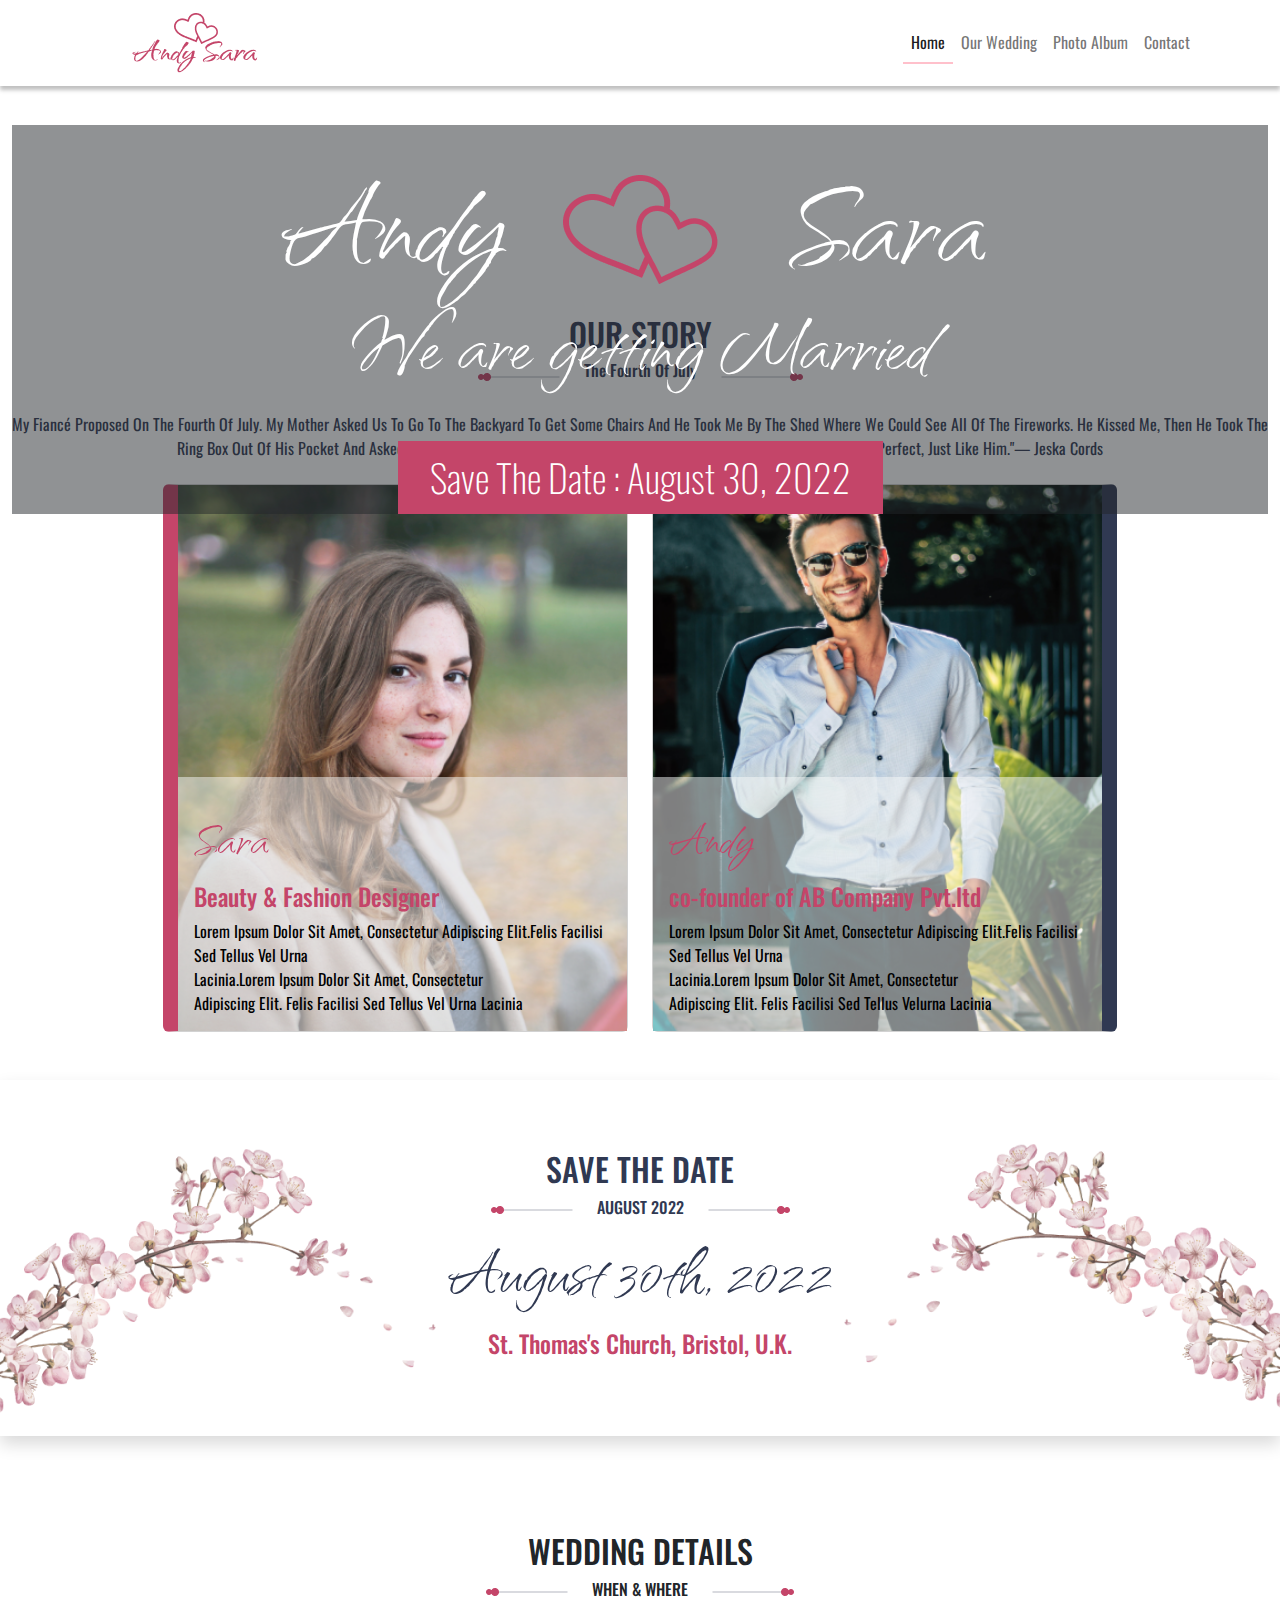
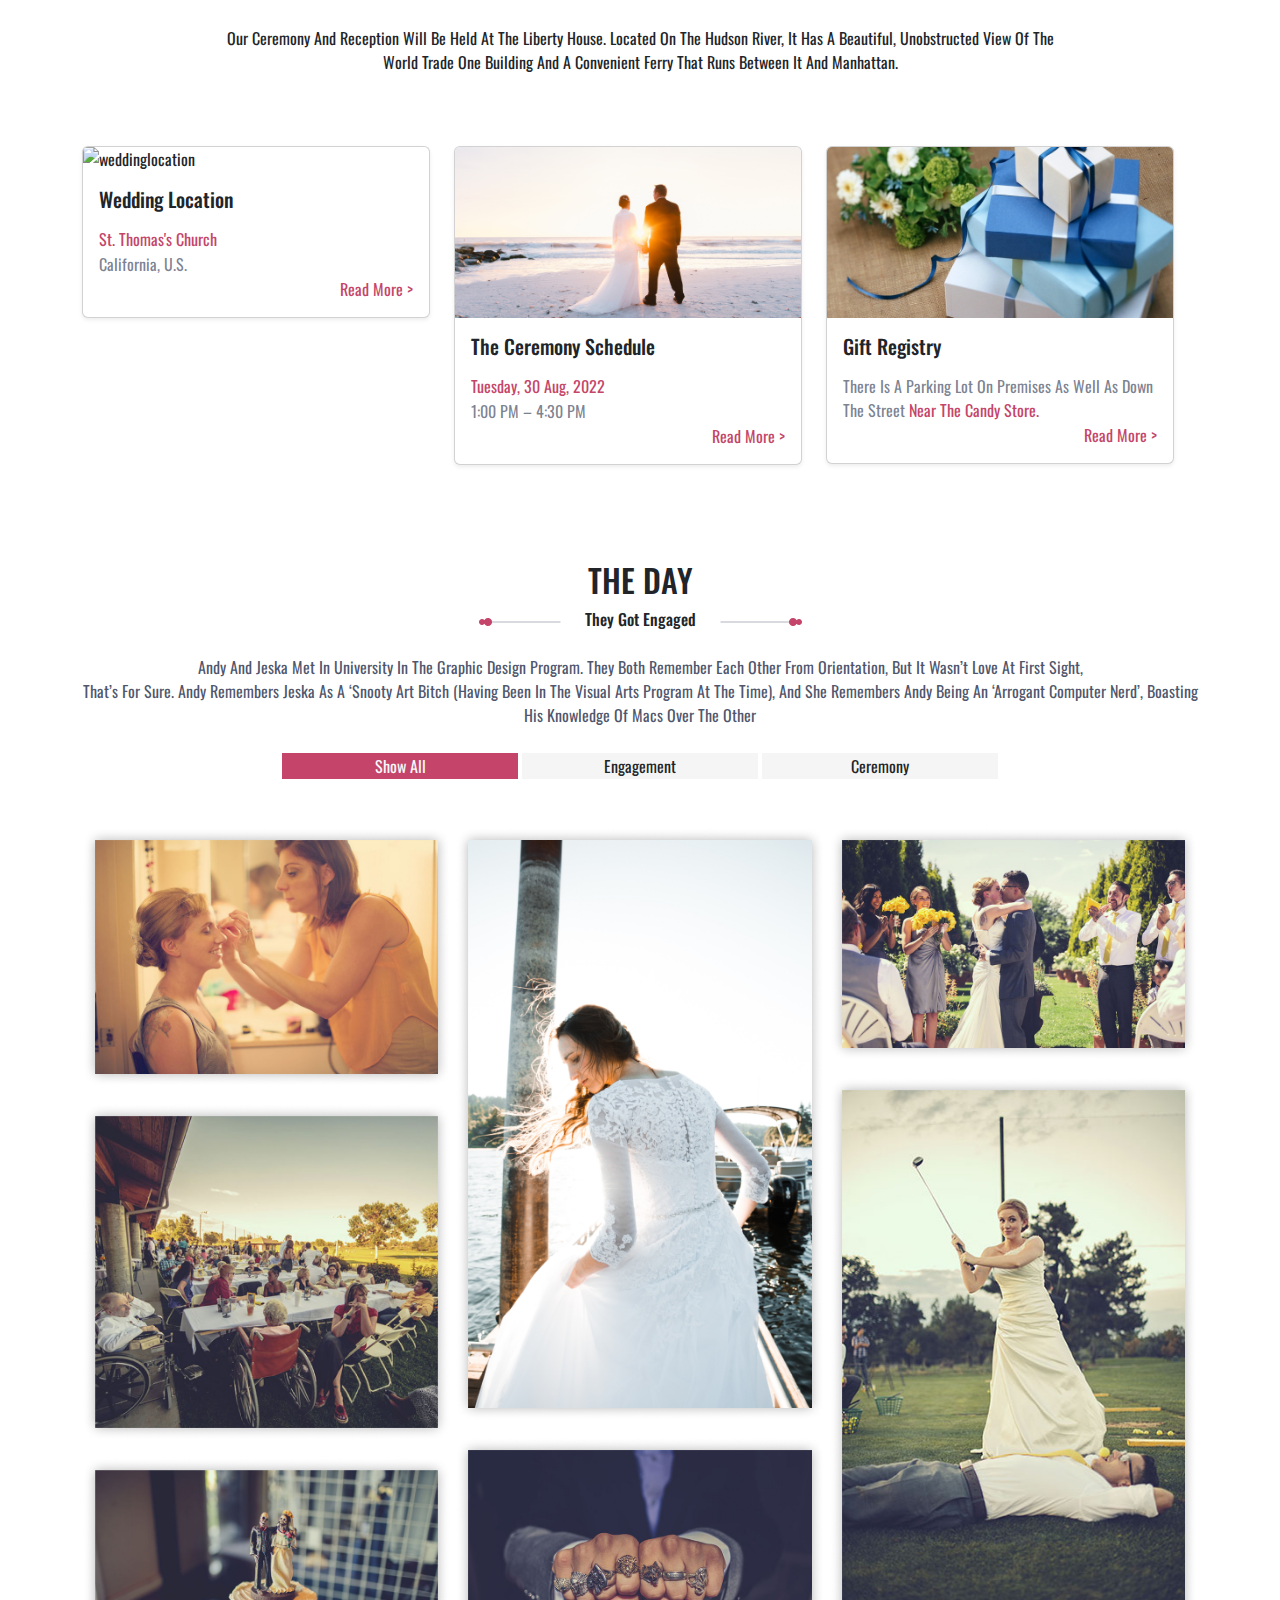
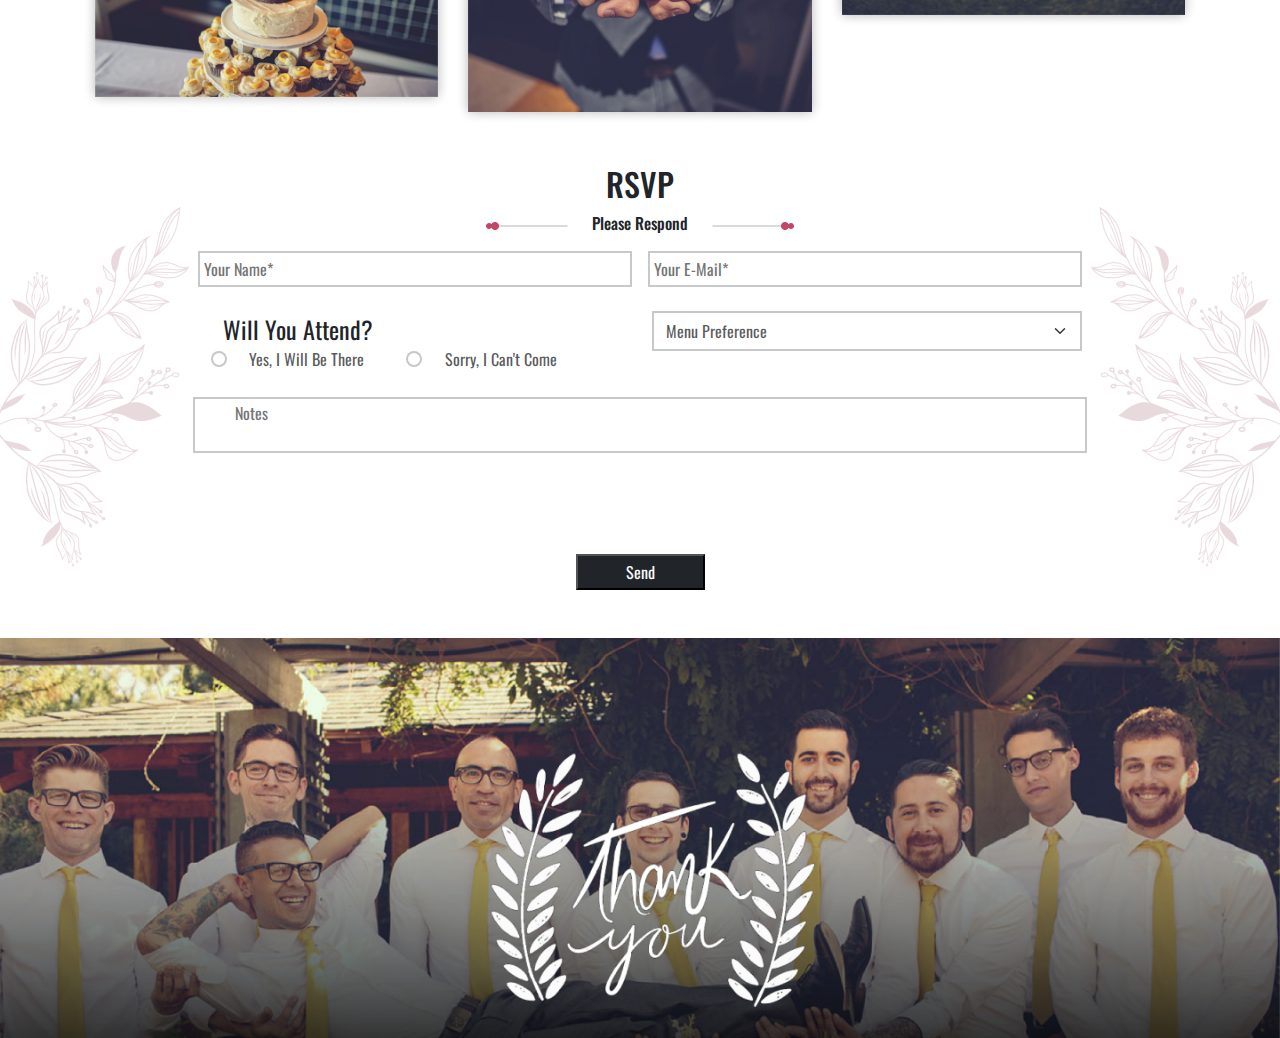
==== Public/index.html @ 2611aa92 "Wedding Web" ====
<!DOCTYPE html>
<html lang="en">  
<head>
  <meta charset="UTF-8">
  <meta http-equiv="X-UA-Compatible" content="IE=edge">
  <meta name="viewport" content="width=device-width, initial-scale=1.0">
  <link rel='stylesheet' href="../src/CSS/bootstrap-5.2.1-dist/css/bootstrap.min.css"/>
  <link rel="icon" type="image/x-icon" href="../src/images/favicon.ico">
  <link rel='stylesheet' href="../src/CSS/index.css"/>
  <title>Andy Sara</title>
</head>

<body>
  <header>
    <nav class="navbar navbar-expand-lg">
      <div class="container">
        <a class="navbar-brand" href="#"><img src="../src/images/logo.png" /></a>
        <button class="navbar-toggler me-5" type="button" data-bs-toggle="collapse"
          data-bs-target="#navbarSupportedContent" aria-controls="navbarSupportedContent" aria-expanded="false"
          aria-label="Toggle navigation">
          <span class="navbar-toggler-icon"></span>
        </button>
        <div class="collapse navbar-collapse" id="navbarSupportedContent">
          <ul class="navbar-nav ms-auto">
            <li class="nav-item"><a class="nav-link active" aria-current="page" href="./index.html">Home</a></li>
            <li class="nav-item"><a class="nav-link" href="./Wedding.html">Our Wedding</a></li>
            <li class="nav-item"><a class="nav-link" href="./Album.html"  >Photo Album</a></li>
            <li class="nav-item"><a class="nav-link" href="./Contact.html">Contact</a></li>
          </ul>
        </div>
      </div>
    </nav>
  </header>
  
  <section class="herosection">
    <div class="fullscreen-video-wrap">
    <video src="../src/images/videobg.mp4" class="w-50" autoplay loop></video>
    </div>
    <div class="header-overlay">
      <div class="header-content">
          <div class="container-fluid ">
            <div class="bg-dark bg-opacity-50 text-center">
              <div class="row align-items-center justify-content-center p-0 m-0">
                <div class="col-lg-3 col-md-4 col-sm-3 col-4 fs-2 ">
                  <h1>Andy</h1>
                </div>
                <div class="col-md-auto col-sm-auto col-4  ">
                  <img class="img-fluid" src="../src/images/sign1.png" />
                </div>
                <div class="col-lg-3 col-md-4 col-sm-3 col-4 fs-5">
                  <h1>Sara</h1>
                </div>
              </div>
              <h3>We are getting Married</h3><br />
              <p> Save the date : August 30, 2022</p>
      
            </div>
  </div>
  </div>
  </div>
  </section>
  <div class="alert alert-success position-fixed" role="alert">
    <p class="text-center">Submission Successful.<span>Thanks for the Reply.</span></p>
   </div>


  <section class="storysection py-5">
    <div class="text-center">
      <h1>OUR STORY</h1>
    </div>
    <div class="row align-items-center justify-content-center">
      <div class="col-auto text-end">
        <img src="../src/images/line-left.png" />
      </div>
      <div class="col-auto text-center">
        <h4 class="">The Fourth Of July</h4>
      </div>
      <div class="col-auto text-start">
        <img src="../src/images/line-right.png" />
      </div>
    </div>
    <p class="text-center my-4">My fiancé proposed on the Fourth of July. My
      mother asked us to go to the backyard to
      get
      some chairs and he took
      me by the shed where we could see all of the fireworks. He kissed me, then he took the ring box out of his
      pocket and asked me to be his wife. He was shaking a little.The proposal was a little silly but perfect,
      just like him."— Jeska Cords</p>

    <div class="row align-items-center justify-content-center">
      <div class="col-lg-9 mx-auto">
        <div class="row g-4 ">
          <div class="col-lg-6 col-md-5 col-sm-8 mx-auto">
            <div class="card sara-card text-white">
              <img src="../src/images/saraimage.png" class="card-img">
              <div class="card-img-overlay card-text">
                <div class=" bg-light text-black bg-opacity-50 p-3" id="text-body-sara">
                  <h1 class="card-title">Sara</h1>
                  <h3 class="card-text">Beauty & Fashion Designer</h3>
                  <p class="card-text">Lorem ipsum dolor sit amet, consectetur adipiscing elit.Felis facilisi sed
                    tellus
                    vel urna<br />lacinia.Lorem ipsum dolor sit amet, consectetur<br /> adipiscing elit. Felis
                    facilisi
                    sed tellus vel urna lacinia</p>
                </div>
              </div>
            </div>
          </div>
          <div class="col-lg-6 col-md-5 col-sm-8 mx-auto">
            <div class="card andy-card text-white">
              <img src="../src/images/andyimage.png" class="card-img">
              <div class="card-text card-img-overlay">
                <div class=" bg-light text-black bg-opacity-50 p-3" id="text-body-andy">
                  <h1 class="card-title">Andy</h1>
                  <h3 class="card-text">co-founder of AB Company Pvt.ltd </h3>
                  <p class="card-text">Lorem ipsum dolor sit amet, consectetur adipiscing elit.Felis facilisi sed tellus
                    vel urna<br />lacinia.Lorem ipsum dolor sit amet, consectetur<br /> adipiscing elit. Felis facilisi
                    sed tellus velurna lacinia</p>
                </div>
              </div>
            </div>
          </div>
        </div>
      </div>
    </div>

  </section>
  <section class="datesection shadow">
    <div class="text-center">
      <h1>SAVE THE DATE</h1>
      <div class="row align-items-center justify-content-center">
        <div class="col-auto text-end">
          <img src="../src/images/line-left.png" />
        </div>
        <div class="col-auto">
          <h4 class="my-auto">AUGUST 2022</h4>
        </div>
        <div class="col-auto text-start">
          <img src="../src/images/line-right.png" />
        </div>
      </div>
      <h2>August 30th, 2022</h2>
      <h5>St. Thomas's Church, Bristol, U.K.</h5>
    </div>
  </section>

  <section class="detailsection py-5">
    <div class="container">
      <div class="row">
        <div class="col-md-9 mx-auto">
          <div class="text-center py-5">
            <h1>WEDDING DETAILS</h1>
            <div class="row align-items-center justify-content-center">
              <div class="col-auto text-end">
                <img src="../src/images/line-left.png" />
              </div>
              <div class="col-auto">
                <h4 class="my-auto">WHEN & WHERE</h4>
              </div>
              <div class="col-auto text-start">
                <img src="../src/images/line-right.png" />
              </div>
            </div>
            <p class="text-center my-4">Our ceremony and reception will be held at
              the
              Liberty House. Located on the
              Hudson River, it has a beautiful, unobstructed view of the World Trade One building and a convenient
              ferry
              that runs between it and Manhattan.</p>
          </div>
        </div>
      </div>
      <div class="row col-lg-12 g-4">
        <div class="col-lg-4 col-md-6 col-sm-6 mx-auto">
          <div class="card shadow-sm">
            <img src="../src/images/weddinglocation.png" class="card-img-top" alt="weddinglocation">
            <div class="card-body ">
              <h5 class="card-title mb-3">Wedding Location</h5>
              <p class="card-text" id="place">St. Thomas's Church</p>
              <p class="card-text" id="state">california, U.s.</p>
              <a href="#" class="text-decoration-none float-end">Read More ></a>
            </div>
          </div>
        </div>
        <div class="col-lg-4 col-md-6 col-sm-6">
          <div class="card shadow-sm">
            <img src="../src/images/ceremonyschedule.png" class="card-img-top" alt="ceremonyschedule">
            <div class="card-body">
              <h5 class="card-title mb-3">The Ceremony Schedule</h5>
              <p class="card-text" id="date">Tuesday, 30 Aug, 2022</p>
              <p class="card-text" id="time">1:00 PM – 4:30 PM</p>
              <a href="#" class="text-decoration-none float-end">Read More ></a>
            </div>
          </div>
        </div>
        <div class="col-lg-4 col-md-6 col-sm-6 mx-auto">
          <div class="card shadow-sm">
            <img src="../src/images/giftregistry.png" class="card-img-top" alt="giftregistry">
            <div class="card-body ">
              <h5 class="card-title mb-3">Gift Registry</h5>
              <p class="card-text" id="loc">There Is a parking lot on premises as well as down the street <span>
                  near
                  the candy store.</span></p>
              <a href="#" class="text-decoration-none float-end">Read More ></a>
            </div>
          </div>
        </div>
      </div>
    </div>
  </section>
  <section class="daysection">
    <div class="container">

      <div class="text-center py-5">
        <h1>THE DAY</h1>
        <div class="row align-items-center justify-content-center">
          <div class="col-auto text-end">
            <img src="../src/images/line-left.png" />
          </div>
          <div class="col-auto">
            <h4 class="my-auto">They Got Engaged</h4>
          </div>
          <div class="col-auto text-start">
            <img src="../src/images/line-right.png" />
          </div>
        </div>
        <p class="text-center my-4" style="color:rgba(48, 57, 82, 0.86);">Andy and Jeska Met In University In the
          Graphic Design Program. They Both Remember
          Each Other From Orientation, But It Wasn’t Love At First Sight,<br /> That’s For Sure. Andy Remembers Jeska As A
          ‘Snooty Art Bitch (Having Been In The Visual Arts Program At The Time), And She Remembers Andy Being An
          ‘Arrogant Computer Nerd’, Boasting His Knowledge Of Macs Over The Other</p>
        <p id="showall" class="btn my-auto m-0 px-4 py-0 daybtn col-lg-2 col-md-2 col-sm-2 text-light">Show All</p>
        <p id="engagement" class="btn my-auto m-0 px-4 py-0 daybtn col-lg-2 col-md-2  col-sm-2">Engagement</p>
        <p id="ceremony" class="btn my-auto m-0 px-4 py-0 daybtn col-lg-2 col-md-2  col-sm-2">Ceremony</p>
      </div>
      <div class="row g-1">
        <div class="col-4">
          <div class="row g-3">
            <div class="col-12">
              <img class="img-fluid" src="../src/images/image2.png" />
            </div>
            <div class="col-12">
              <img class="img-fluid" src="../src/images/image8.png" />
            </div>
            <div class="col-12">
              <img class="img-fluid" src="../src/images/image10.png" />
            </div>
          </div>
        </div>
        <div class="col-4">
          <div class="row g-3">
            <div class="col-12">
              <img class="img-fluid" src="../src/images/image3.png" />
            </div>
            <div class="col-12">
              <img class="img-fluid" src="../src/images/image9.png" />
            </div>
          </div>
        </div>
        <div class="col-4">
          <div class="row g-3">
            <div class="col-12">
              <img class="img-fluid" src="../src/images/image6.png" />
            </div>
            <div class="col-12">
              <img class="img-fluid" src="../src/images/image7.png" />
            </div>
          </div>
        </div>
      </div>
  </section>
  <section class="rsvpsection">
    <div class="container-fluid">
      <div class="text-center">
        <h1>RSVP</h1>
        <div class="row align-items-center justify-content-center">
          <div class="col-auto text-end">
            <img src="../src/images/line-left.png" />
          </div>
          <div class="col-auto">
            <h4 class="my-auto">Please Respond</h4>
          </div>
          <div class="col-auto text-start">
            <img src="../src/images/line-right.png" />
          </div>
        </div>
      </div>
    </div>
    <div class="container col-lg-10">
      <div class="container">
        <div class="row my-3 justify-content-center">
          <input class="col-5 name p-1 me-2 border border-2 border-dark border-opacity-25" type="text"
            placeholder="Your Name*" required />
          <input class="col-5 email p-1 ms-2 border border-2 border-dark border-opacity-25" type="text"
            placeholder="Your E-Mail*" required />
        </div>
      </div>
      <div class="container">
        <div class="row my-4">
          <div class="col-6" id="Attend">
            <p>Will You Attend?</p>
            <div class="row">
              <div class="form-check form-check-inline text-center col-lg-5 col-md-5 col-sm-12">
                <input class="form-check-input border border-2 border-dark border-opacity-25" type="radio"
                  name="inlineRadioOptions" id="inlineRadio1" value="option1">
                <label class="form-check-label text-dark text-opacity-75" for="inlineRadio1">Yes, I Will Be
                  There</label>
              </div>
              <div class="form-check form-check-inline text-center  col-lg-5 col-md-5 col-sm-12">
                <input class="form-check-input border border-2 border-dark border-opacity-25" type="radio"
                  name="inlineRadioOptions" id="inlineRadio2" value="option2"/>
                <label class="form-check-label text-dark text-opacity-75" for="inlineRadio2">Sorry, I Can't Come</label>
              </div>
            </div>
          </div>
          <div class="col-6">
            <select class="form-select border border-2 border-dark border-opacity-25 text-dark text-opacity-75"
              aria-label="Default select example">
              <option selected>Menu Preference</option>
              <option value="Veg">Veg</option>
              <option value="Non-Veg">Non-Veg</option>
            </select>
          </div>
          <div class="text-center my-4">
            <textarea class="col-10 textarea border border-2 border-dark border-opacity-25" placeholder="Notes"></textarea>
          </div>
        </div>

      </div>
    </div>
    <div class="col-12 text-center py-5">
      <button class="bg-dark text-light px-5 py-1" onclick="submit()">Send</button>
    </div>
  </section>
  <footer class="thanksection">
    </div>
  </footer>

  <script src="https://cdn.jsdelivr.net/npm/bootstrap@5.0.2/dist/js/bootstrap.bundle.min.js"integrity="sha384-MrcW6ZMFYlzcLA8Nl+NtUVF0sA7MsXsP1UyJoMp4YLEuNSfAP+JcXn/tWtIaxVXM"crossorigin="anonymous"></script>
  <script defer src="../src/JS/index.js"></script>
  <script src="../server.js"></script>
  <script src="../index.js"></script>
</body>

</html>
---- src/CSS/index.css ----
@import url('https://fonts.googleapis.com/css2?family=Oswald&family=Qwitcher+Grypen:wght@700&display=swap');
@import url('https://fonts.googleapis.com/css2?family=Oswald:wght@300&display=swap');
body{
   font-family:'Oswald', sans-serif;
   font-size:1rem;
}
p{
    text-transform: capitalize;
}
/* navbar */

.active{
    border-bottom:2px solid pink;

}
.navbar{
    background-image: linear-gradient(93.18deg, rgba(255, 255, 255, 0.87) 47.37%, rgba(255, 255, 255, 0.6699) 59.28%);
    box-shadow: 0px 4px 4px rgba(0, 0, 0, 0.25);
}
.navbar img{
    padding-left:40%;
}
.nav-item{
    font-size:1rem;
    font-family:'Oswald', sans-serif;
    font-weight: 400;
    color:rgba(48, 57, 82, 1);
}


/* herosection */

.herosection{
    color:white;
    position: relative;

}
.herosection h1{
    font-family: 'Qwitcher Grypen', cursive;
    font-size: 10rem;
    margin-bottom:6%;
}
.herosection h3{
    font-family: 'Qwitcher Grypen', cursive;
    font-size:6.125rem;
    line-height: 20px;
    margin-bottom:5%;
}
.herosection p{
    background-color: rgba(196, 69, 105, 1);
    display:inline-block;
    margin:0 auto;
    font-family:'Oswald', light;
    font-size:2.375rem;
    font-weight:100;
    padding: 0.5rem 2rem;
}
.fullscreen-video-wrap{

    left:0;
 }
 .fullscreen-video-wrap video{
    min-width:100%;
 }

 .header-overlay{
    width:100%;
    position:absolute;
    left:0%;
    top:25%;
 }

 /* storysection */
.storysection{  
    color:rgba(48, 57, 82, 1);
}

.storysection h1{
    margin-top:2%;
    font-size:2rem;
}
.storysection h4{

    font-size:1rem;
}
.storysection .card-img-overlay{
    top: inherit;
    padding:0px;
}


.sara-card{
    border-left: 15px solid rgba(196, 69, 105, 1);
    box-sizing:content-box;
    z-index: -1;
}
.sara-card img{
    border-top-left-radius:0;
    border-top-right-radius:0;
    border-bottom-right-radius:0;
    border-bottom-left-radius:0;
}
.andy-card{
    border-right: 15px solid rgba(48, 57, 82, 1);
    box-sizing:content-box;
    z-index: -1;
}
.andy-card img{
    border-top-left-radius:0;
    border-top-right-radius:0;
    border-bottom-right-radius:0;
    border-bottom-left-radius:0;
}
.card-text h1{
color:rgba(196, 69, 105, 1);
font-family: 'Qwitcher Grypen',cursive; 
font-size:3.75rem;
}
.card-text h3{
color:rgba(196, 69, 105, 1);
font-size:1.5rem;
}

/* datesection */
.datesection{
    background-image: url(../images/flowerleft.png), url(../images/flowerright.png);
    background-position:left,right;
    background-repeat: no-repeat, no-repeat;
    color:rgba(48, 57, 82, 1);
    padding-top:70px;
    padding-bottom:70px;


}

.datesection h1{
    font-size:2rem;
}
.datesection h2{
    font-family: 'Qwitcher Grypen', cursive;
    font-size:5.25rem; 
}
.datesection h4{
    font-size:1rem;
}
.datesection h5{
    color:rgba(196, 69, 105, 1);
    font-size:1.5rem;
}
/* detailsection */
.detailsection h1{
    font-size:2rem;
}
.detailsection h4{
    font-size:1rem;
}
.detailsection .card{
    z-index:-1;
}
.detailsection p{
   font-size:1rem;
}
.detailsection a{
    color:rgba(196, 69, 105, 1);
}
.detailsection .card-text{
    margin-bottom:1px;
}
.detailsection #place{
    color:rgba(196, 69, 105, 1);
}
.detailsection #state{
    color:rgba(48, 57, 82, 0.64);
}
.detailsection #date{
color:rgba(196, 69, 105, 1);
}
.detailsection #time{
    color:rgba(48, 57, 82, 0.64);
}
.detailsection #loc{
    color:rgba(48, 57, 82, 0.64);
}
.detailsection span{
    color:rgba(196, 69, 105, 1);
}

/* daysection */
.daysection h1{
    font-size:2rem;
}
.daysection h4{
    font-size:1rem;
}
.daysection .daybtn{
    box-sizing: content-box;
border-top-left-radius : 0;
border-top-right-radius : 0;
border-bottom-right-radius : 0;
border-bottom-left-radius : 0; 
}
#showall{
background-color:rgba(196, 69, 105, 1);
}
#engagement{
background-color:rgba(245, 245, 245, 1);
}
#ceremony{
    background-color:rgba(245, 245, 245, 1);
}

/* rsvpsection */
.rsvpsection{
    background-image: url(../images/image13.png), url(../images/image14.png);
    background-position:right,left;
    background-repeat: no-repeat, no-repeat;
    padding-top:40px;

}
#Attend{
    padding-left:10%;
}
#Attend p{
    margin-bottom: 0;
    font-size:1.5rem;
   }
.rsvpsection h1{
    font-size:2rem;
}
.rsvpsection h4{
    font-size:1rem;
}
.rsvpsection select{
    border-top-left-radius : 0;
    border-top-right-radius : 0;
    border-bottom-right-radius : 0;
    border-bottom-left-radius : 0; 
}
.rsvpsection textarea{
    resize:none;
    padding-left:40px;
    box-sizing: content-box;
}

/* thanksection */
.thanksection{
    background-image: url(../images/image18.png);
    background-position: center;
    background-repeat: no-repeat;
    background-size:cover;
    height:400px;
    width:100%;
}

.form-select{
    width:86.5%
}
.alert{
    left:0px;
    right:0px;
    top:15%;
    border-top-left-radius : 0;
    border-top-right-radius : 0;
    border-bottom-right-radius : 0;
    border-bottom-left-radius : 0;  
    display:none;
    z-index:3;   
}
@media screen and (max-width:992px){
    .herosection h1{
        font-size:6rem;
    }
    .herosection h3{
        font-size: 4rem;
    }
    .herosection img{
        width:100%;
    }
    .herosection p{
        font-size: 2rem;
    }
    .header-overlay{
        top:25%;
    }
 .datesection{
  background-size: 50%;
} 
.rsvpsection{
    background-size: 25%;
}

}
@media screen and (max-width:575px){
    .herosection h1{
        font-size:4rem;
    }
    .herosection h3{
        font-size: 3rem;
    }
    .herosection img{
        width:80%;
    }
    .herosection p{
        font-size: 1.4rem;
    }
    .header-overlay{
        top:10%;
    }

    .andy-card{
        width:60%;
        margin:0 auto;
    }
    .sara-card{
        width:60%;
        margin:0 auto;
    }
  .storysection .card-text{
        height:60%;
        font-size:0.5rem;
        padding:0px;
    }
    #Attend p{
        margin-bottom: 0;
        font-size:1.5rem;
       }
}
@media screen and (max-width:380px){
    .herosection h1{
        font-size:3rem;
    }
    .herosection h3{
        font-size: 2rem;
    }
    .herosection img{
        width:70%;
    }
    .herosection p{
        font-size: 1rem;
    }
    .header-overlay{
        top:10%;
    }
    .storysection .card-text{
        height:90%;
    }
    .storysection .card-title{
        font-size:2rem;
    }
    .storysection .card-text{
        font-size:0.6rem;
    }
    .storysection h1,.detailsection h1, .daysection h1,.rsvpsection h1,.datesection h1{
        font-size:1.5rem;
    }
    .datesection h2{
        font-size:4.3rem;
    }
   .rsvpsection h5{
    font-size:1.2rem;
   }

   .rsvpsection label{
    font-size:0.9rem;
   }
   #Attend p{
    margin-bottom: 0;
    font-size:1rem;
   }
}
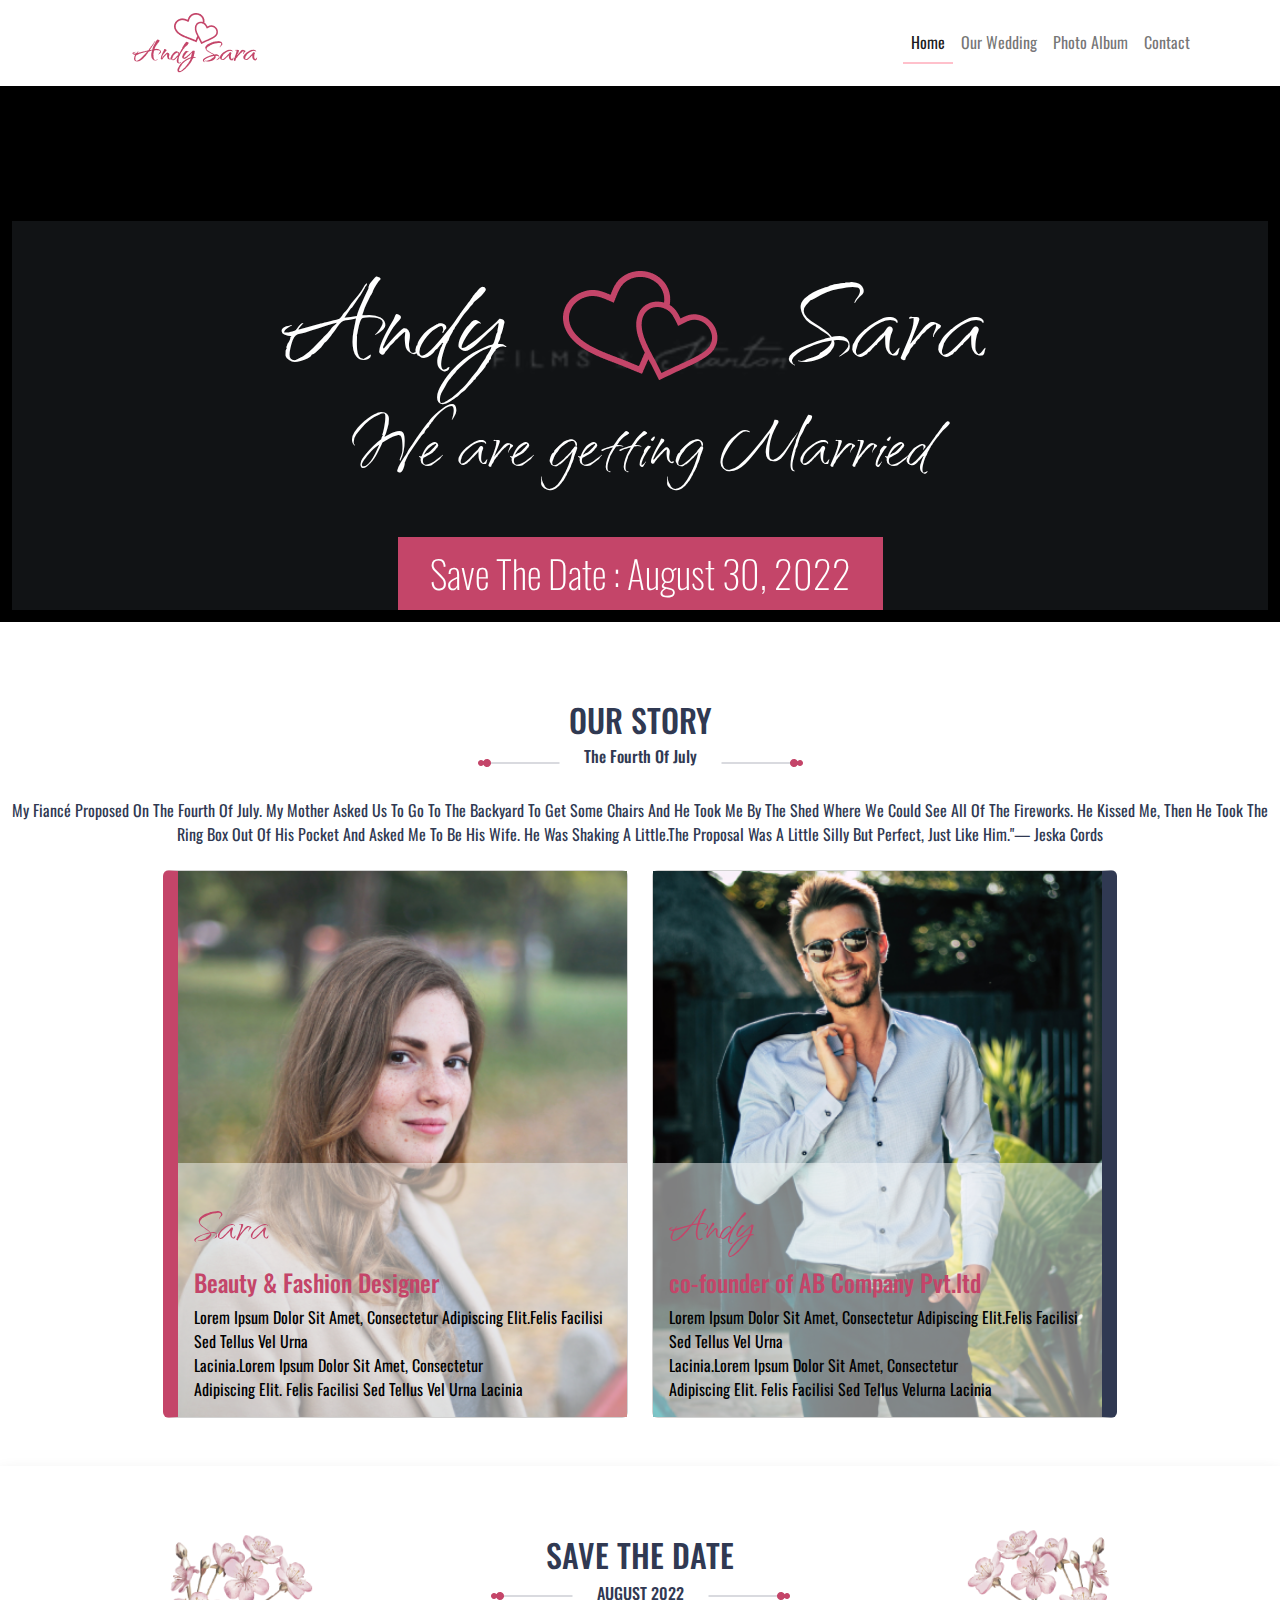
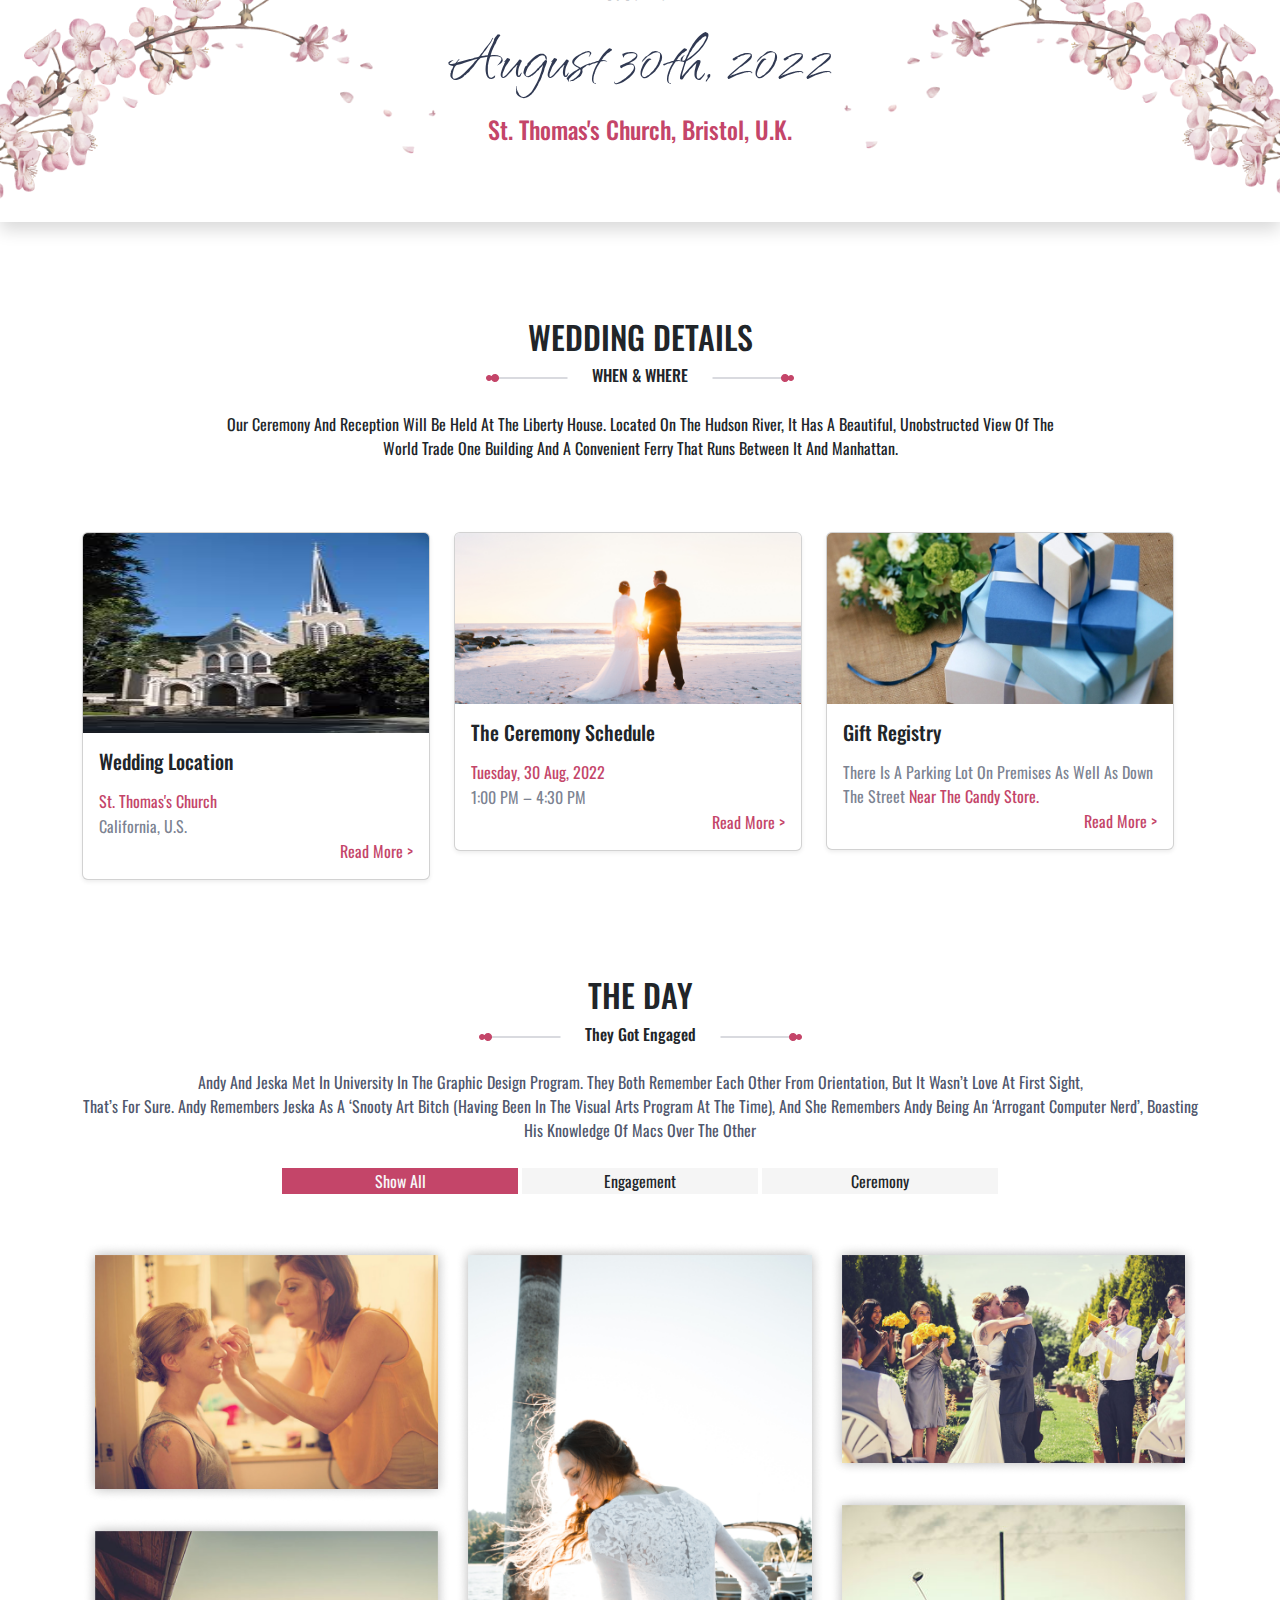
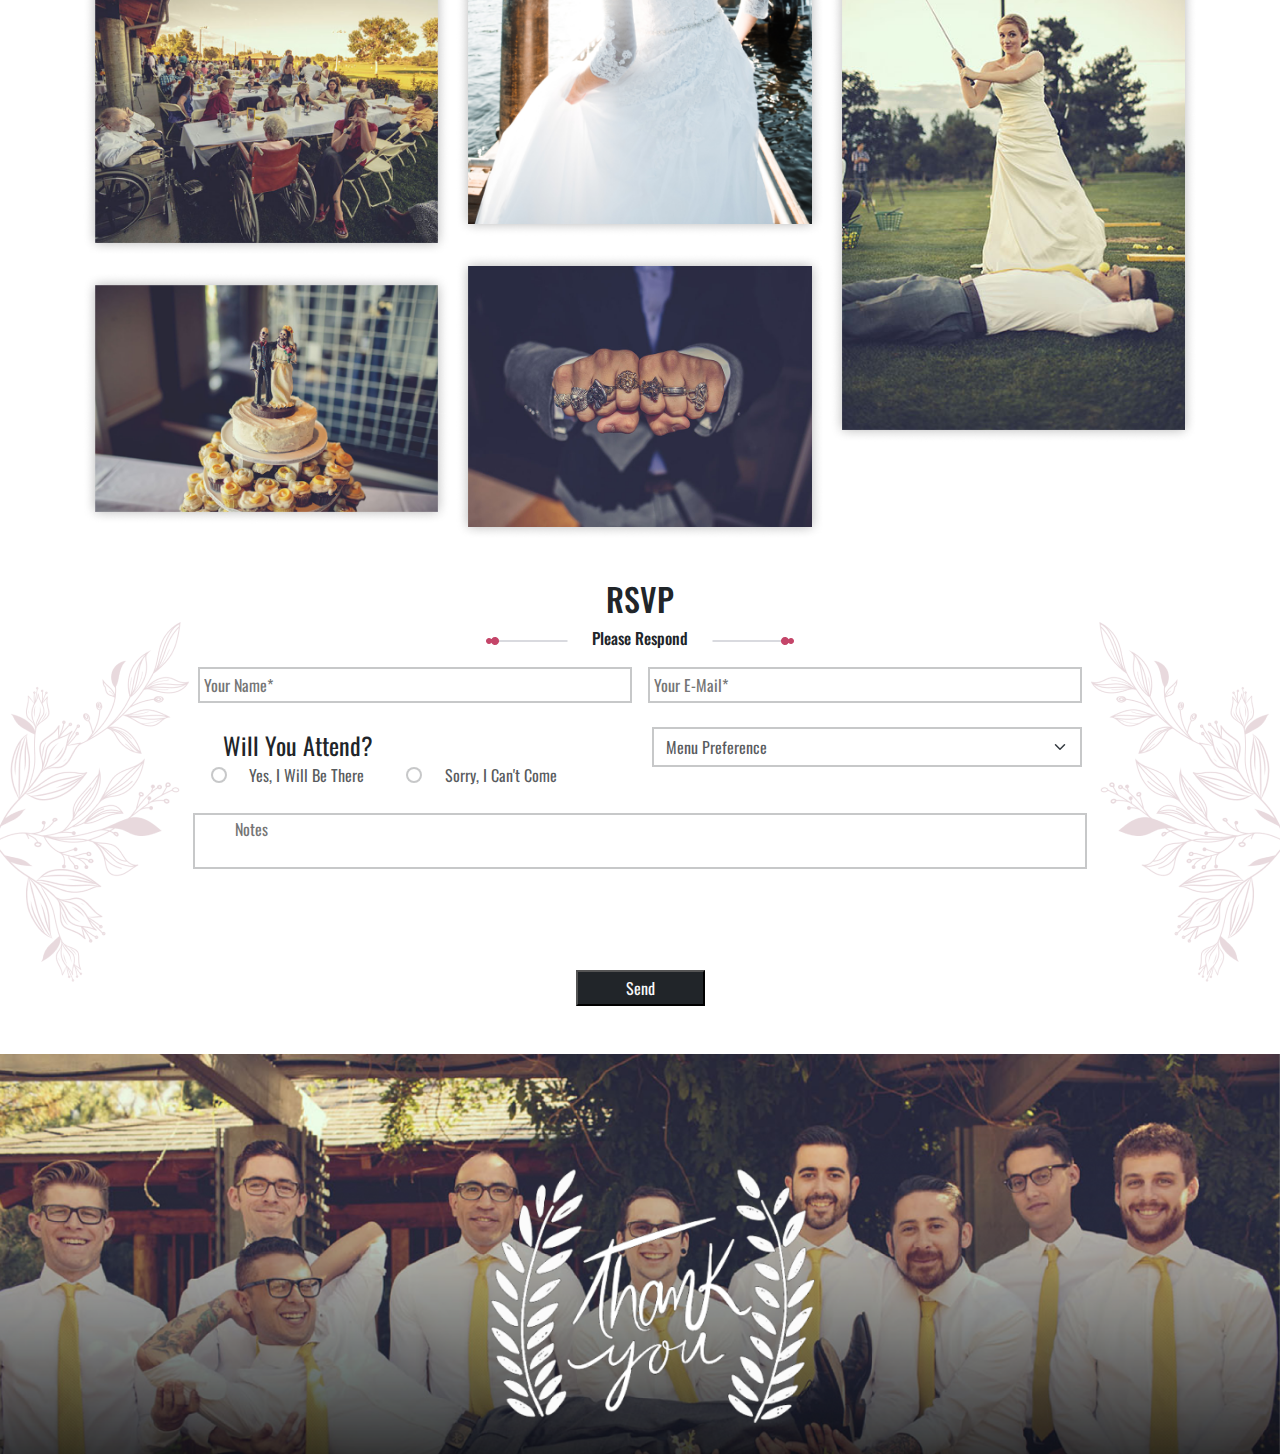
==== commit d126717f: "media" ====
--- a/Public/index.html
+++ b/Public/index.html
@@ -34,7 +34,7 @@
   
   <section class="herosection">
     <div class="fullscreen-video-wrap">
-    <video src="../src/images/videobg.mp4" class="w-50" autoplay loop></video>
+    <video src="../src/images/videobg.mp4" class="w-50" autoplay loop muted></video>
     </div>
     <div class="header-overlay">
       <div class="header-content">
@@ -173,7 +173,7 @@
       <div class="row col-lg-12 g-4">
         <div class="col-lg-4 col-md-6 col-sm-6 mx-auto">
           <div class="card shadow-sm">
-            <img src="../src/images/weddinglocation.png" class="card-img-top" alt="weddinglocation">
+            <img style="width: 100%; height: 12.5rem;" src="../src/images/weddinglocation.png" class="card-img-top" alt="weddinglocation">
             <div class="card-body ">
               <h5 class="card-title mb-3">Wedding Location</h5>
               <p class="card-text" id="place">St. Thomas's Church</p>
